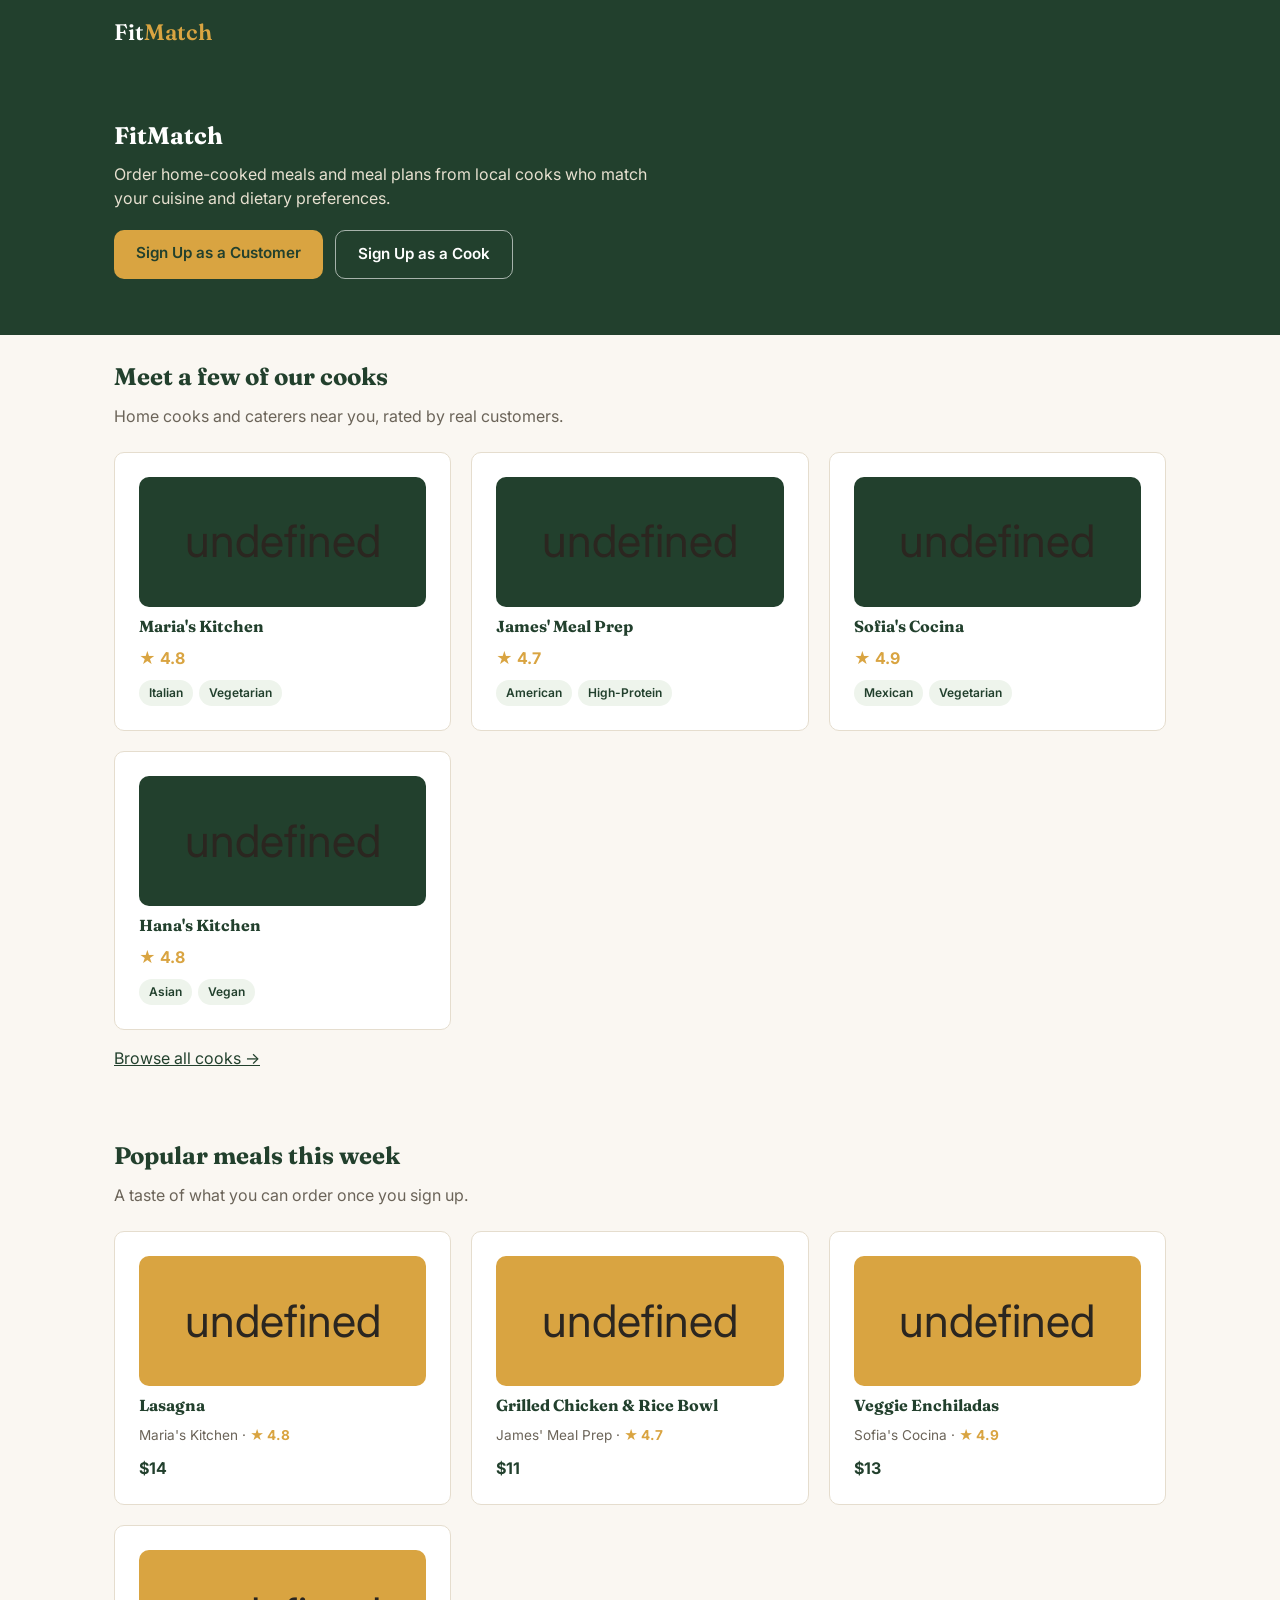
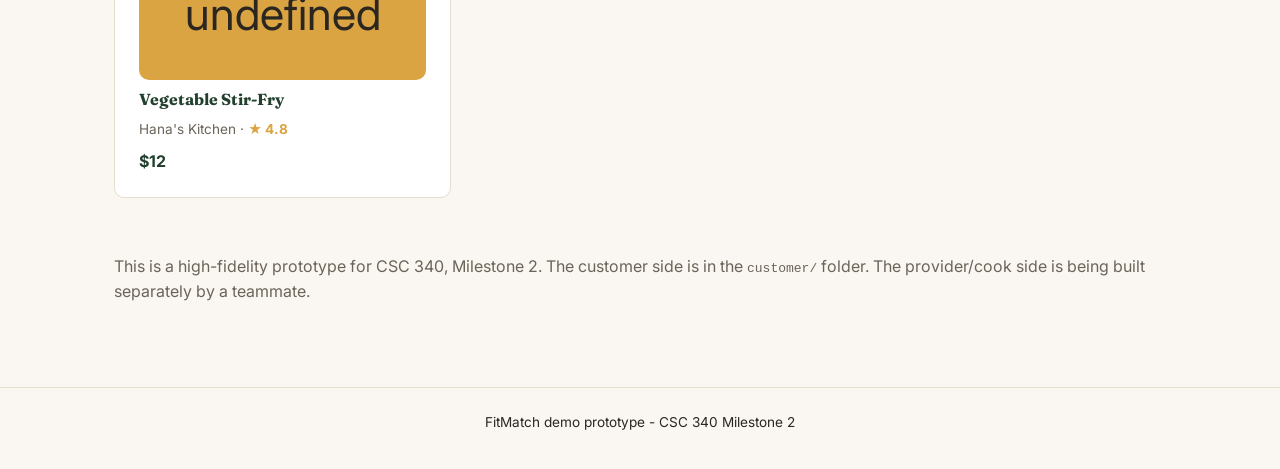
==== high-fidelity-prototype/index.html @ 047753fb "added registration for providers/cooks." ====
<!DOCTYPE html>
<html lang="en">
<head>
  <meta charset="UTF-8" />
  <meta name="viewport" content="width=device-width, initial-scale=1.0" />
  <title>FitMatch</title>
  <link rel="stylesheet" href="css/style.css" />
</head>
<body>

  <nav class="navbar">
    <div class="container">
      <a href="index.html" class="logo">Fit<span>Match</span></a>
    </div>
  </nav>

  <section class="hero page-section">
    <div class="container">
      <h1>FitMatch</h1>
      <p>Order home-cooked meals and meal plans from local cooks who match your cuisine and dietary preferences.</p>
      <div style="display:flex; gap:12px; margin-top: 20px; flex-wrap: wrap;">
        <a href="customer/customer-register.html" class="btn btn-accent">Sign Up as a Customer</a>
        <a href="provider/provider-register.html" class="btn btn-outline-light">Sign Up as a Cook</a>
      </div>
    </div>
  </section>

  
  <section class="page-section tight">
    <div class="container">
      <div class="section-heading">
        <h2>Meet a few of our cooks</h2>
        <p>Home cooks and caterers near you, rated by real customers.</p>
      </div>
      <div class="grid grid-3" id="cook-preview-grid"></div>
      <p style="margin-top:16px;"><a href="customer/browse-cooks.html">Browse all cooks &rarr;</a></p>
    </div>
  </section>


  <section class="page-section tight">
    <div class="container">
      <div class="section-heading">
        <h2>Popular meals this week</h2>
        <p>A taste of what you can order once you sign up.</p>
      </div>
      <div class="grid grid-3" id="meal-preview-grid"></div>
    </div>
  </section>

  <section class="page-section tight">
    <div class="container">
      <p style="color: var(--color-text-muted);">
        This is a high-fidelity prototype for CSC 340, Milestone 2. The customer side is in the
        <code>customer/</code> folder. The provider/cook side is being built separately by a teammate.
      </p>
    </div>
  </section>

  <footer>
    <p>FitMatch demo prototype - CSC 340 Milestone 2</p>
  </footer>

  <script src="js/customer.js"></script>
  <script>
    // Show a handful of cooks as a preview, each linking straight to their profile
    const cookGrid = document.getElementById("cook-preview-grid");
    COOKS.forEach(cook => {
      const card = document.createElement("a");
      card.className = "card preview-card";
      card.href = "customer/cook-profile.html?cook=" + cook.id;
      card.innerHTML = `
        <div class="photo-block chef">${cook.emoji}</div>
        <h4>${cook.name}</h4>
        <span class="rating">&#9733; ${cook.rating}</span>
        <div class="tag-row">
          <span class="tag">${cook.cuisine}</span>
          <span class="tag">${cook.diet[0]}</span>
        </div>
      `;
      cookGrid.appendChild(card);
    });

    // Show one meal from each cook as a preview
    const mealGrid = document.getElementById("meal-preview-grid");
    COOKS.forEach(cook => {
      const meal = cook.meals[0];
      const card = document.createElement("a");
      card.className = "card preview-card";
      card.href = "customer/cook-profile.html?cook=" + cook.id;
      card.innerHTML = `
        <div class="photo-block meal">${meal.emoji}</div>
        <h4>${meal.name}</h4>
        <span class="preview-sub">${cook.name} &middot; <span class="rating">&#9733; ${cook.rating}</span></span>
        <p style="font-weight:700; color:var(--color-primary); margin:0;">$${meal.price}</p>
      `;
      mealGrid.appendChild(card);
    });
  </script>
</body>
</html>
---- high-fidelity-prototype/css/style.css ----
/* 
   MealShare - Shared Stylesheet
   Used by all customer pages
    */

/* Google Fonts - Fraunces for headings, Inter for body text */
@import url('https://fonts.googleapis.com/css2?family=Fraunces:wght@500;600;700&family=Inter:wght@400;500;600;700&display=swap');

:root {
  /* Color palette */
  --color-bg: #faf7f2;          /* warm cream background */
  --color-surface: #ffffff;      /* card / panel background */
  --color-primary: #22402d;      /* deep forest green */
  --color-primary-light: #34573d;
  --color-accent: #d9a441;       /* warm gold accent */
  --color-text: #2b2620;         /* charcoal text */
  --color-text-muted: #6b6459;
  --color-border: #e5ddce;
  --color-success-bg: #eef4ec;
  --color-success-text: #22402d;

  --radius: 10px;
  --max-width: 1100px;
}

* {
  box-sizing: border-box;
}

body {
  margin: 0;
  font-family: 'Inter', sans-serif;
  background: var(--color-bg);
  color: var(--color-text);
  line-height: 1.5;
}

h1, h2, h3, h4 {
  font-family: 'Fraunces', serif;
  color: var(--color-primary);
  margin: 0 0 0.5em 0;
  line-height: 1.2;
}

p {
  margin: 0 0 1em 0;
  color: var(--color-text);
}

a {
  color: var(--color-primary);
}

.container {
  max-width: var(--max-width);
  margin: 0 auto;
  padding: 0 24px;
}

/*  Navigation bar */
.navbar {
  background: var(--color-primary);
  padding: 16px 0;
}

.navbar .container {
  display: flex;
  align-items: center;
  justify-content: space-between;
  flex-wrap: wrap;
  gap: 12px;
}

.navbar .logo {
  font-family: 'Fraunces', serif;
  font-size: 1.4rem;
  font-weight: 600;
  color: #fff;
  text-decoration: none;
}

.navbar .logo span {
  color: var(--color-accent);
}

.nav-links {
  display: flex;
  gap: 20px;
  list-style: none;
  margin: 0;
  padding: 0;
  align-items: center;
}

.nav-links a {
  color: #f2ede3;
  text-decoration: none;
  font-weight: 500;
  font-size: 0.95rem;
}

.nav-links a:hover {
  color: var(--color-accent);
}

.nav-links .pill {
  background: var(--color-accent);
  color: var(--color-primary);
  padding: 8px 16px;
  border-radius: 999px;
  font-weight: 600;
}

/* Page sections / layout helpers */
.page-section {
  padding: 48px 0;
}

.page-section.tight {
  padding: 28px 0;
}

.section-heading {
  margin-bottom: 24px;
}

.section-heading p {
  color: var(--color-text-muted);
  max-width: 60ch;
}

/* Hero (used on login/register) */
.hero {
  background: var(--color-primary);
  color: #fff;
  padding: 56px 0;
}

.hero h1 {
  color: #fff;
}

.hero p {
  color: #e7e0d0;
  max-width: 55ch;
}

/* Buttons */
.btn {
  display: inline-block;
  font-family: 'Inter', sans-serif;
  font-weight: 600;
  font-size: 0.95rem;
  padding: 12px 22px;
  border-radius: var(--radius);
  border: none;
  cursor: pointer;
  text-decoration: none;
  text-align: center;
}

.btn-primary {
  background: var(--color-primary);
  color: #fff;
}

.btn-primary:hover {
  background: var(--color-primary-light);
}

.btn-accent {
  background: var(--color-accent);
  color: var(--color-primary);
}

.btn-accent:hover {
  opacity: 0.9;
}

.btn-outline {
  background: transparent;
  color: var(--color-primary);
  border: 1.5px solid var(--color-primary);
}

.btn-outline:hover {
  background: var(--color-primary);
  color: #fff;
}

.btn-outline-light {
  background: transparent;
  color: #fff;
  border: 1.5px solid rgba(255, 255, 255, 0.6);
}

.btn-outline-light:hover {
  background: rgba(255, 255, 255, 0.12);
  border-color: #fff;
}

.btn-block {
  width: 100%;
}

.btn-small {
  padding: 8px 14px;
  font-size: 0.85rem;
}

/* Cards */
.card {
  background: var(--color-surface);
  border: 1px solid var(--color-border);
  border-radius: var(--radius);
  padding: 24px;
}

.grid {
  display: grid;
  gap: 20px;
}

.grid-3 {
  grid-template-columns: repeat(3, 1fr);
}

.grid-2 {
  grid-template-columns: repeat(2, 1fr);
}

@media (max-width: 900px) {
  .grid-3 {
    grid-template-columns: repeat(2, 1fr);
  }
}

@media (max-width: 640px) {
  .grid-3, .grid-2 {
    grid-template-columns: 1fr;
  }
  .navbar .container {
    flex-direction: column;
    align-items: flex-start;
  }
}

/* Cook card (browse page) */
.cook-card {
  display: flex;
  flex-direction: column;
  gap: 10px;
}

.cook-card .cook-photo {
  width: 100%;
  height: 140px;
  border-radius: var(--radius);
  background: var(--color-primary);
  display: flex;
  align-items: center;
  justify-content: center;
  color: #fff;
  font-family: 'Fraunces', serif;
  font-size: 1.6rem;
}

/* Placeholder "photo" blocks - since there's no image backend yet,
   an emoji on a colored background stands in for a real photo. */
.photo-block {
  border-radius: var(--radius);
  display: flex;
  align-items: center;
  justify-content: center;
  font-size: 2.8rem;
}

.photo-block.chef {
  background: var(--color-primary);
}

.photo-block.meal {
  background: var(--color-accent);
}

/* Preview cards used on the landing page for featured cooks/meals */
.preview-card {
  display: flex;
  flex-direction: column;
  gap: 10px;
  text-decoration: none;
  color: var(--color-text);
}

.preview-card .photo-block {
  height: 130px;
}

.preview-card h4 {
  margin-bottom: 0;
}

.preview-card .preview-sub {
  font-size: 0.85rem;
  color: var(--color-text-muted);
}

.tag-row {
  display: flex;
  flex-wrap: wrap;
  gap: 6px;
}

.tag {
  background: var(--color-success-bg);
  color: var(--color-success-text);
  font-size: 0.75rem;
  font-weight: 600;
  padding: 4px 10px;
  border-radius: 999px;
}

.rating {
  color: var(--color-accent);
  font-weight: 700;
}

/* Forms */
.form-group {
  margin-bottom: 18px;
}

.form-group label {
  display: block;
  font-weight: 600;
  margin-bottom: 6px;
  font-size: 0.9rem;
}

.form-group input[type="text"],
.form-group input[type="email"],
.form-group input[type="password"],
.form-group input[type="date"],
.form-group input[type="number"],
.form-group select,
.form-group textarea {
  width: 100%;
  padding: 11px 14px;
  border: 1px solid var(--color-border);
  border-radius: 8px;
  font-family: 'Inter', sans-serif;
  font-size: 0.95rem;
  background: #fff;
  color: var(--color-text);
}

.form-group textarea {
  resize: vertical;
  min-height: 90px;
}

.checkbox-row {
  display: flex;
  flex-wrap: wrap;
  gap: 10px;
}

.checkbox-pill {
  display: flex;
  align-items: center;
  gap: 6px;
  border: 1px solid var(--color-border);
  border-radius: 999px;
  padding: 7px 14px;
  font-size: 0.85rem;
  background: #fff;
}

.form-card {
  max-width: 520px;
  margin: 0 auto;
}

.form-footer-text {
  text-align: center;
  margin-top: 16px;
  font-size: 0.9rem;
  color: var(--color-text-muted);
}

/* Filter bar (browse page) */
.filter-bar {
  display: flex;
  flex-wrap: wrap;
  gap: 14px;
  align-items: flex-end;
  background: var(--color-surface);
  border: 1px solid var(--color-border);
  border-radius: var(--radius);
  padding: 18px;
  margin-bottom: 28px;
}

.filter-bar .form-group {
  margin-bottom: 0;
  min-width: 180px;
}

/* Order summary box */
.summary-row {
  display: flex;
  justify-content: space-between;
  padding: 10px 0;
  border-bottom: 1px solid var(--color-border);
}

.summary-row:last-child {
  border-bottom: none;
  font-weight: 700;
  color: var(--color-primary);
}

/* Star rating */
.star-picker {
  font-size: 2rem;
  color: var(--color-border);
  display: flex;
  gap: 6px;
  cursor: pointer;
}

.star-picker span.selected {
  color: var(--color-accent);
}

/* Dashboard table-ish list */
.order-item {
  display: flex;
  justify-content: space-between;
  align-items: center;
  flex-wrap: wrap;
  gap: 10px;
  padding: 16px 0;
  border-bottom: 1px solid var(--color-border);
}

.order-item:last-child {
  border-bottom: none;
}

.status-badge {
  font-size: 0.75rem;
  font-weight: 700;
  padding: 4px 10px;
  border-radius: 999px;
}

.status-delivered {
  background: var(--color-success-bg);
  color: var(--color-success-text);
}

.status-active {
  background: #fdf3e0;
  color: #8a5c11;
}

/* Confirmation banner */
.confirm-box {
  text-align: center;
  padding: 56px 24px;
}

.confirm-icon {
  width: 72px;
  height: 72px;
  border-radius: 50%;
  background: var(--color-success-bg);
  color: var(--color-primary);
  display: flex;
  align-items: center;
  justify-content: center;
  font-size: 2rem;
  margin: 0 auto 20px auto;
}

/* Review list */
.review {
  border-bottom: 1px solid var(--color-border);
  padding: 16px 0;
}

.review:last-child {
  border-bottom: none;
}

.review-stars {
  color: var(--color-accent);
  font-size: 1rem;
}

/* Footer */
footer {
  border-top: 1px solid var(--color-border);
  padding: 24px 0;
  margin-top: 40px;
  text-align: center;
  color: var(--color-text-muted);
  font-size: 0.85rem;
}
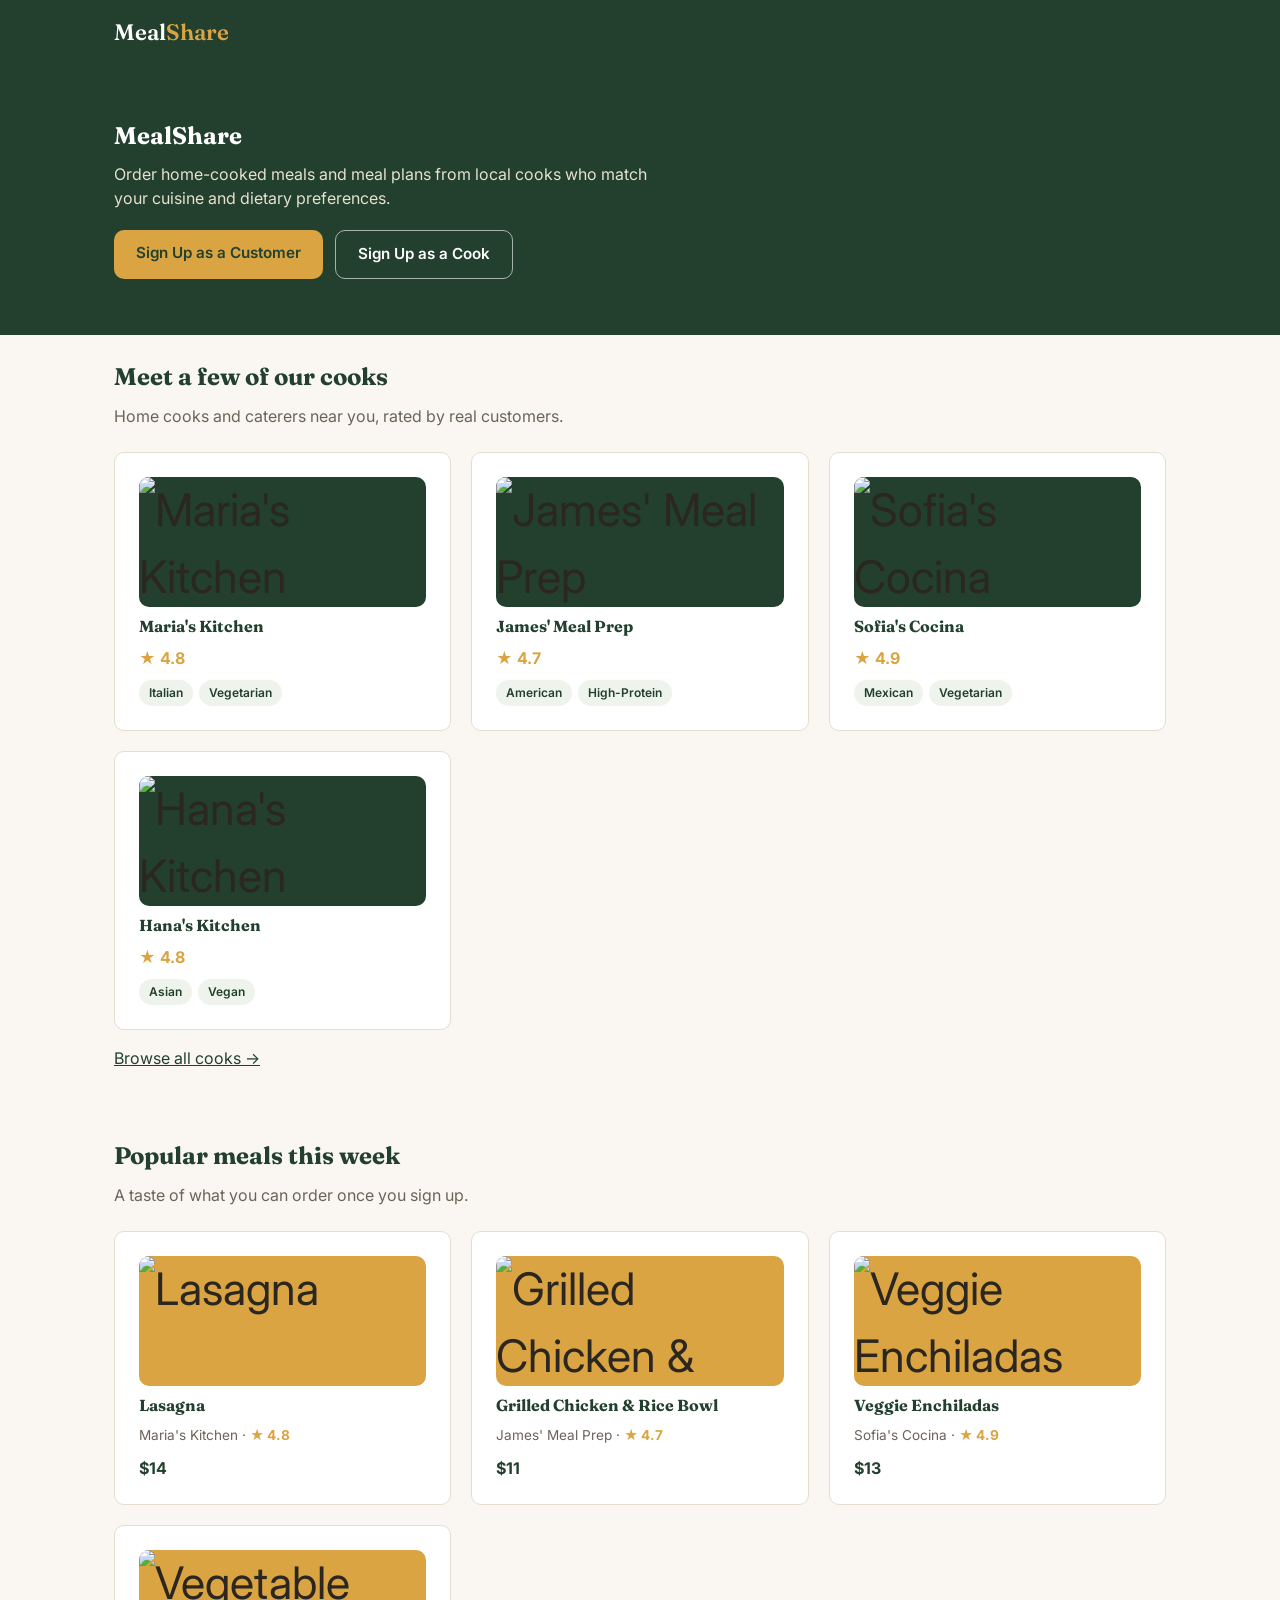
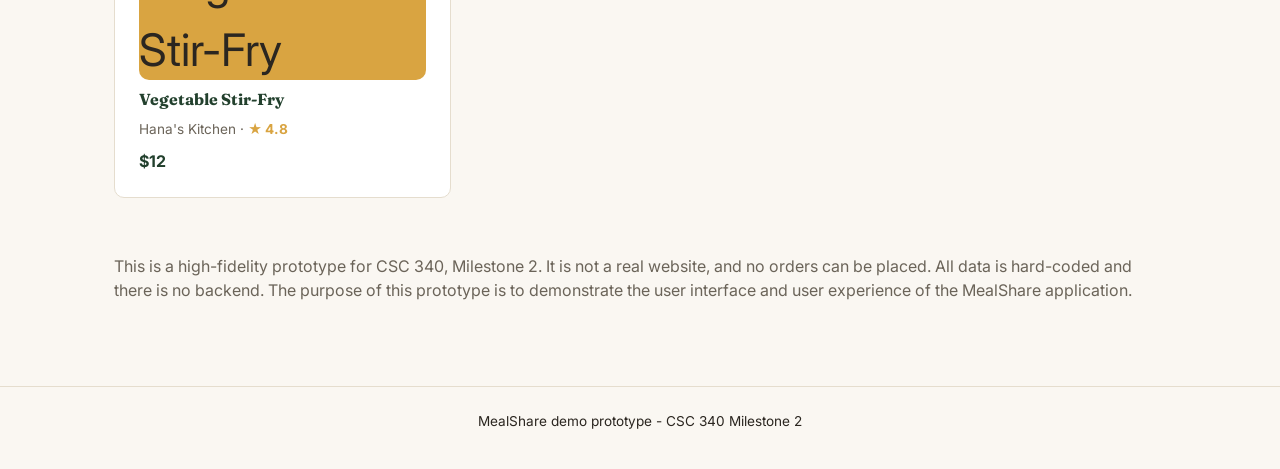
==== commit 3cb38d72: "modified" ====
--- a/high-fidelity-prototype/index.html
+++ b/high-fidelity-prototype/index.html
@@ -3,20 +3,20 @@
 <head>
   <meta charset="UTF-8" />
   <meta name="viewport" content="width=device-width, initial-scale=1.0" />
-  <title>FitMatch</title>
+  <title>MealShare</title>
   <link rel="stylesheet" href="css/style.css" />
 </head>
 <body>
 
   <nav class="navbar">
     <div class="container">
-      <a href="index.html" class="logo">Fit<span>Match</span></a>
+      <a href="index.html" class="logo">Meal<span>Share</span></a>
     </div>
   </nav>
 
   <section class="hero page-section">
     <div class="container">
-      <h1>FitMatch</h1>
+      <h1>MealShare</h1>
       <p>Order home-cooked meals and meal plans from local cooks who match your cuisine and dietary preferences.</p>
       <div style="display:flex; gap:12px; margin-top: 20px; flex-wrap: wrap;">
         <a href="customer/customer-register.html" class="btn btn-accent">Sign Up as a Customer</a>
@@ -51,14 +51,14 @@
   <section class="page-section tight">
     <div class="container">
       <p style="color: var(--color-text-muted);">
-        This is a high-fidelity prototype for CSC 340, Milestone 2. The customer side is in the
-        <code>customer/</code> folder. The provider/cook side is being built separately by a teammate.
+        This is a high-fidelity prototype for CSC 340, Milestone 2. It is not a real website, and no orders can 
+        be placed. All data is hard-coded and there is no backend. The purpose of this prototype is to demonstrate the user interface and user experience of the MealShare application.
       </p>
     </div>
   </section>
 
   <footer>
-    <p>FitMatch demo prototype - CSC 340 Milestone 2</p>
+    <p>MealShare demo prototype - CSC 340 Milestone 2</p>
   </footer>
 
   <script src="js/customer.js"></script>
@@ -70,7 +70,7 @@
       card.className = "card preview-card";
       card.href = "customer/cook-profile.html?cook=" + cook.id;
       card.innerHTML = `
-        <div class="photo-block chef">${cook.emoji}</div>
+        <div class="photo-block chef"><img src="images/${cook.image}" alt="${cook.name}"></div>
         <h4>${cook.name}</h4>
         <span class="rating">&#9733; ${cook.rating}</span>
         <div class="tag-row">
@@ -89,7 +89,7 @@
       card.className = "card preview-card";
       card.href = "customer/cook-profile.html?cook=" + cook.id;
       card.innerHTML = `
-        <div class="photo-block meal">${meal.emoji}</div>
+        <div class="photo-block meal"><img src="images/${meal.image}" alt="${meal.name}"></div>
         <h4>${meal.name}</h4>
         <span class="preview-sub">${cook.name} &middot; <span class="rating">&#9733; ${cook.rating}</span></span>
         <p style="font-weight:700; color:var(--color-primary); margin:0;">$${meal.price}</p>
--- a/high-fidelity-prototype/css/style.css
+++ b/high-fidelity-prototype/css/style.css
@@ -273,6 +273,13 @@
   align-items: center;
   justify-content: center;
   font-size: 2.8rem;
+  overflow: hidden;
+}
+
+.photo-block img {
+  width: 100%;
+  height: 100%;
+  object-fit: cover;
 }
 
 .photo-block.chef {
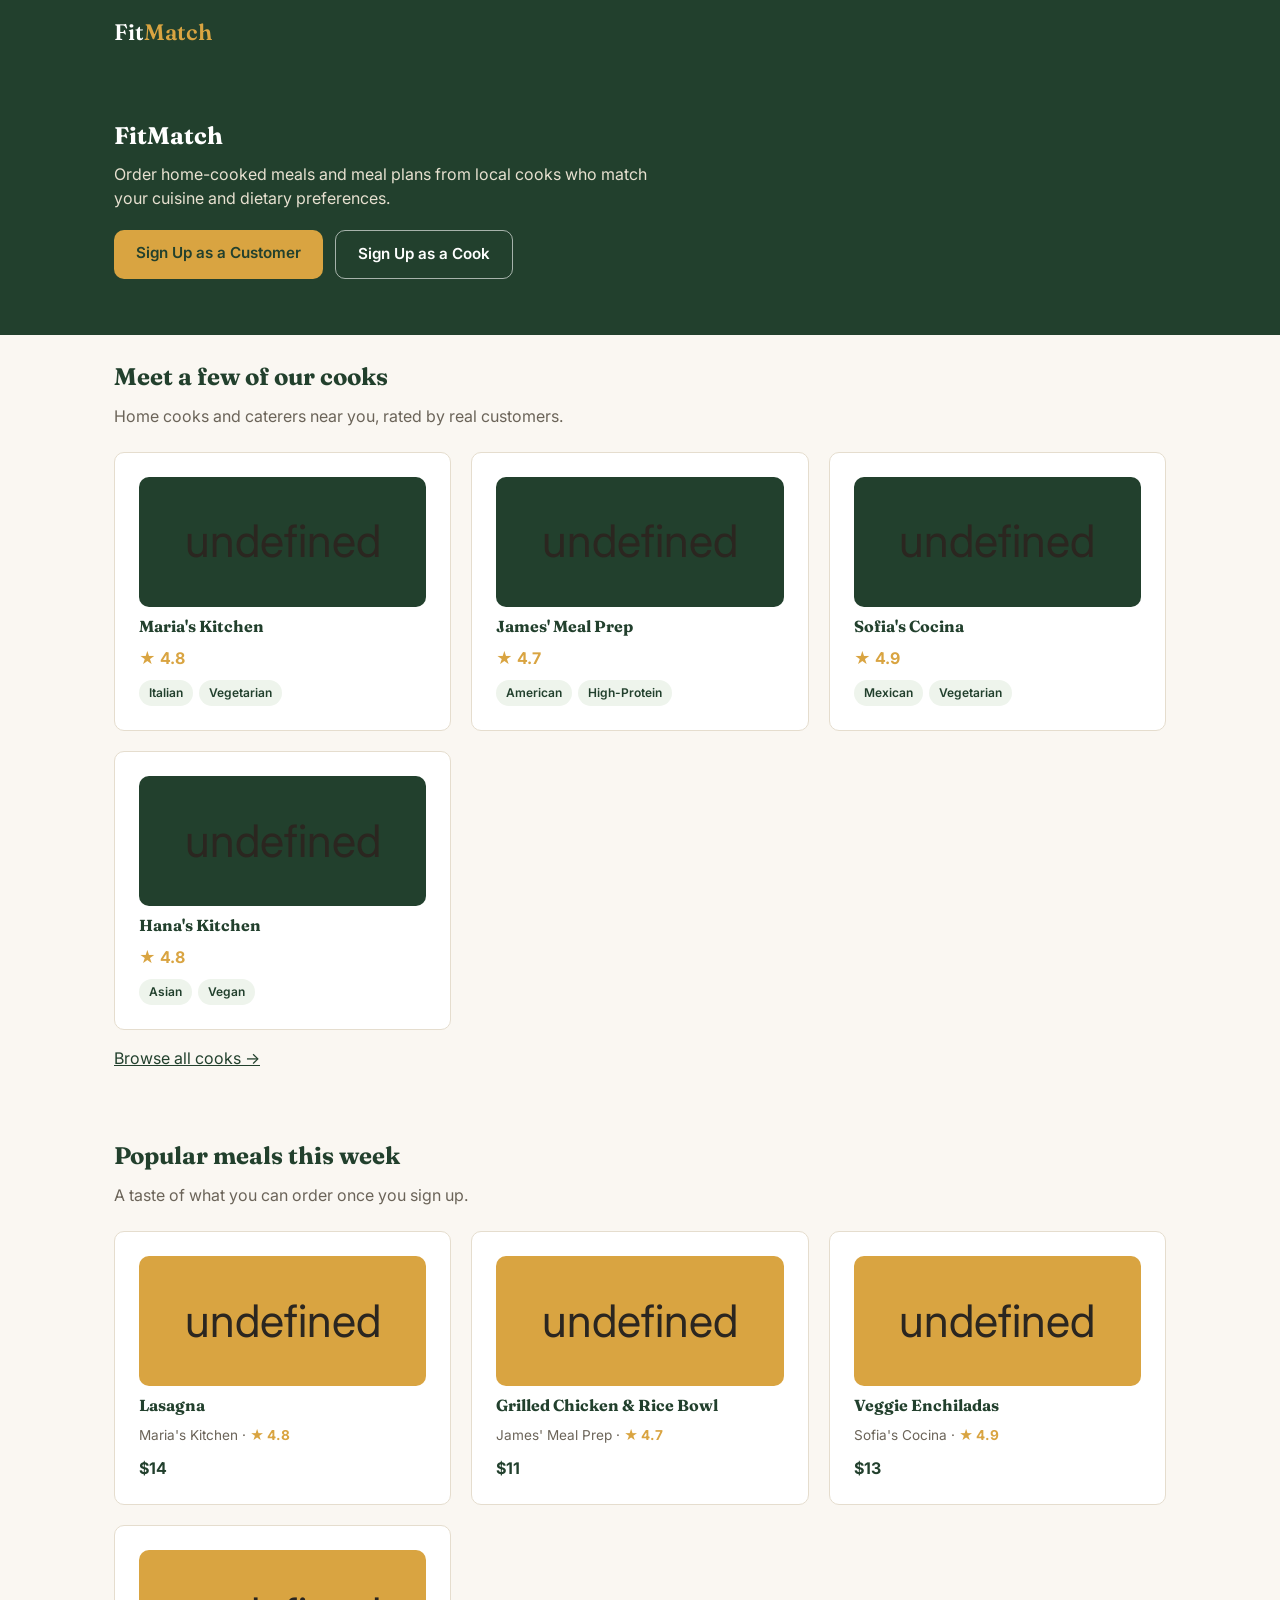
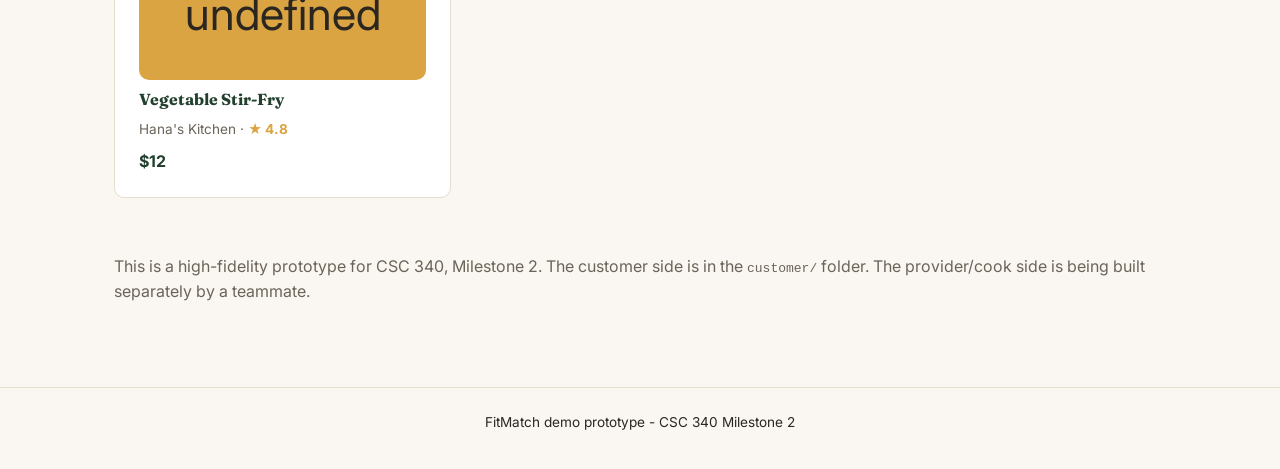
==== commit 3ae3a359: "Merge branch 'main' into calihuntmilestone2" ====
--- a/high-fidelity-prototype/index.html
+++ b/high-fidelity-prototype/index.html
@@ -3,20 +3,20 @@
 <head>
   <meta charset="UTF-8" />
   <meta name="viewport" content="width=device-width, initial-scale=1.0" />
-  <title>MealShare</title>
+  <title>FitMatch</title>
   <link rel="stylesheet" href="css/style.css" />
 </head>
 <body>
 
   <nav class="navbar">
     <div class="container">
-      <a href="index.html" class="logo">Meal<span>Share</span></a>
+      <a href="index.html" class="logo">Fit<span>Match</span></a>
     </div>
   </nav>
 
   <section class="hero page-section">
     <div class="container">
-      <h1>MealShare</h1>
+      <h1>FitMatch</h1>
       <p>Order home-cooked meals and meal plans from local cooks who match your cuisine and dietary preferences.</p>
       <div style="display:flex; gap:12px; margin-top: 20px; flex-wrap: wrap;">
         <a href="customer/customer-register.html" class="btn btn-accent">Sign Up as a Customer</a>
@@ -51,14 +51,14 @@
   <section class="page-section tight">
     <div class="container">
       <p style="color: var(--color-text-muted);">
-        This is a high-fidelity prototype for CSC 340, Milestone 2. It is not a real website, and no orders can 
-        be placed. All data is hard-coded and there is no backend. The purpose of this prototype is to demonstrate the user interface and user experience of the MealShare application.
+        This is a high-fidelity prototype for CSC 340, Milestone 2. The customer side is in the
+        <code>customer/</code> folder. The provider/cook side is being built separately by a teammate.
       </p>
     </div>
   </section>
 
   <footer>
-    <p>MealShare demo prototype - CSC 340 Milestone 2</p>
+    <p>FitMatch demo prototype - CSC 340 Milestone 2</p>
   </footer>
 
   <script src="js/customer.js"></script>
@@ -70,7 +70,7 @@
       card.className = "card preview-card";
       card.href = "customer/cook-profile.html?cook=" + cook.id;
       card.innerHTML = `
-        <div class="photo-block chef"><img src="images/${cook.image}" alt="${cook.name}"></div>
+        <div class="photo-block chef">${cook.emoji}</div>
         <h4>${cook.name}</h4>
         <span class="rating">&#9733; ${cook.rating}</span>
         <div class="tag-row">
@@ -89,7 +89,7 @@
       card.className = "card preview-card";
       card.href = "customer/cook-profile.html?cook=" + cook.id;
       card.innerHTML = `
-        <div class="photo-block meal"><img src="images/${meal.image}" alt="${meal.name}"></div>
+        <div class="photo-block meal">${meal.emoji}</div>
         <h4>${meal.name}</h4>
         <span class="preview-sub">${cook.name} &middot; <span class="rating">&#9733; ${cook.rating}</span></span>
         <p style="font-weight:700; color:var(--color-primary); margin:0;">$${meal.price}</p>
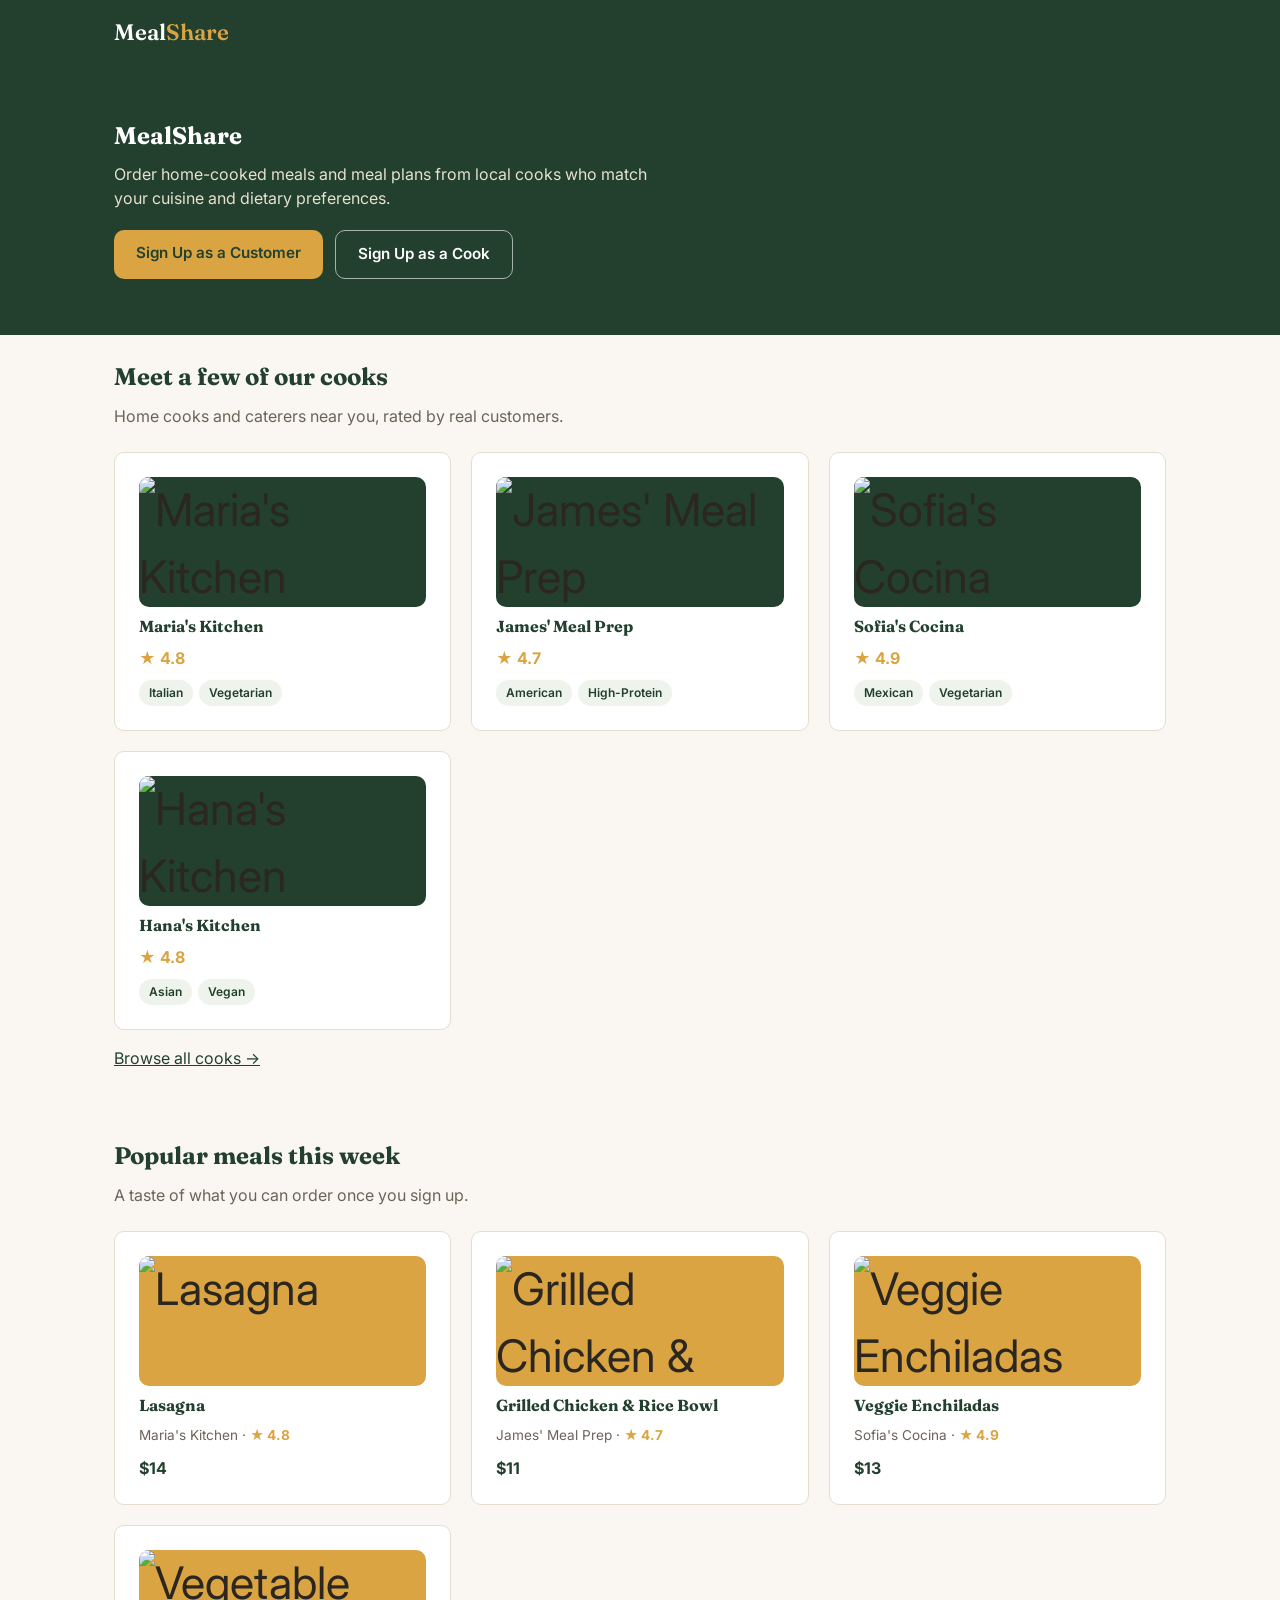
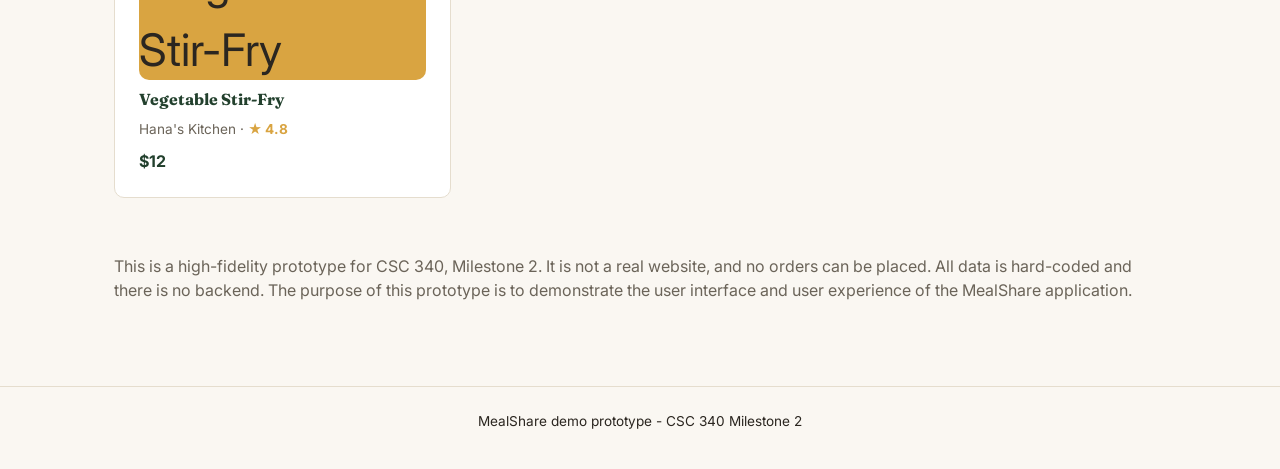
==== commit c232b0e8: "fixed images not working" ====
--- a/high-fidelity-prototype/index.html
+++ b/high-fidelity-prototype/index.html
@@ -3,20 +3,20 @@
 <head>
   <meta charset="UTF-8" />
   <meta name="viewport" content="width=device-width, initial-scale=1.0" />
-  <title>FitMatch</title>
+  <title>MealShare</title>
   <link rel="stylesheet" href="css/style.css" />
 </head>
 <body>
 
   <nav class="navbar">
     <div class="container">
-      <a href="index.html" class="logo">Fit<span>Match</span></a>
+      <a href="index.html" class="logo">Meal<span>Share</span></a>
     </div>
   </nav>
 
   <section class="hero page-section">
     <div class="container">
-      <h1>FitMatch</h1>
+      <h1>MealShare</h1>
       <p>Order home-cooked meals and meal plans from local cooks who match your cuisine and dietary preferences.</p>
       <div style="display:flex; gap:12px; margin-top: 20px; flex-wrap: wrap;">
         <a href="customer/customer-register.html" class="btn btn-accent">Sign Up as a Customer</a>
@@ -51,14 +51,14 @@
   <section class="page-section tight">
     <div class="container">
       <p style="color: var(--color-text-muted);">
-        This is a high-fidelity prototype for CSC 340, Milestone 2. The customer side is in the
-        <code>customer/</code> folder. The provider/cook side is being built separately by a teammate.
+        This is a high-fidelity prototype for CSC 340, Milestone 2. It is not a real website, and no orders can 
+        be placed. All data is hard-coded and there is no backend. The purpose of this prototype is to demonstrate the user interface and user experience of the MealShare application.
       </p>
     </div>
   </section>
 
   <footer>
-    <p>FitMatch demo prototype - CSC 340 Milestone 2</p>
+    <p>MealShare demo prototype - CSC 340 Milestone 2</p>
   </footer>
 
   <script src="js/customer.js"></script>
@@ -70,7 +70,7 @@
       card.className = "card preview-card";
       card.href = "customer/cook-profile.html?cook=" + cook.id;
       card.innerHTML = `
-        <div class="photo-block chef">${cook.emoji}</div>
+        <div class="photo-block chef"><img src="images/${cook.image}" alt="${cook.name}"></div>
         <h4>${cook.name}</h4>
         <span class="rating">&#9733; ${cook.rating}</span>
         <div class="tag-row">
@@ -89,7 +89,7 @@
       card.className = "card preview-card";
       card.href = "customer/cook-profile.html?cook=" + cook.id;
       card.innerHTML = `
-        <div class="photo-block meal">${meal.emoji}</div>
+        <div class="photo-block meal"><img src="images/${meal.image}" alt="${meal.name}"></div>
         <h4>${meal.name}</h4>
         <span class="preview-sub">${cook.name} &middot; <span class="rating">&#9733; ${cook.rating}</span></span>
         <p style="font-weight:700; color:var(--color-primary); margin:0;">$${meal.price}</p>
--- a/high-fidelity-prototype/css/style.css
+++ b/high-fidelity-prototype/css/style.css
@@ -252,7 +252,7 @@
   gap: 10px;
 }
 
-.cook-card .cook-photo {
+.cook-photo {
   width: 100%;
   height: 140px;
   border-radius: var(--radius);
@@ -263,6 +263,13 @@
   color: #fff;
   font-family: 'Fraunces', serif;
   font-size: 1.6rem;
+  overflow: hidden;
+}
+
+.cook-photo img {
+  width: 100%;
+  height: 100%;
+  object-fit: cover;
 }
 
 /* Placeholder "photo" blocks - since there's no image backend yet,
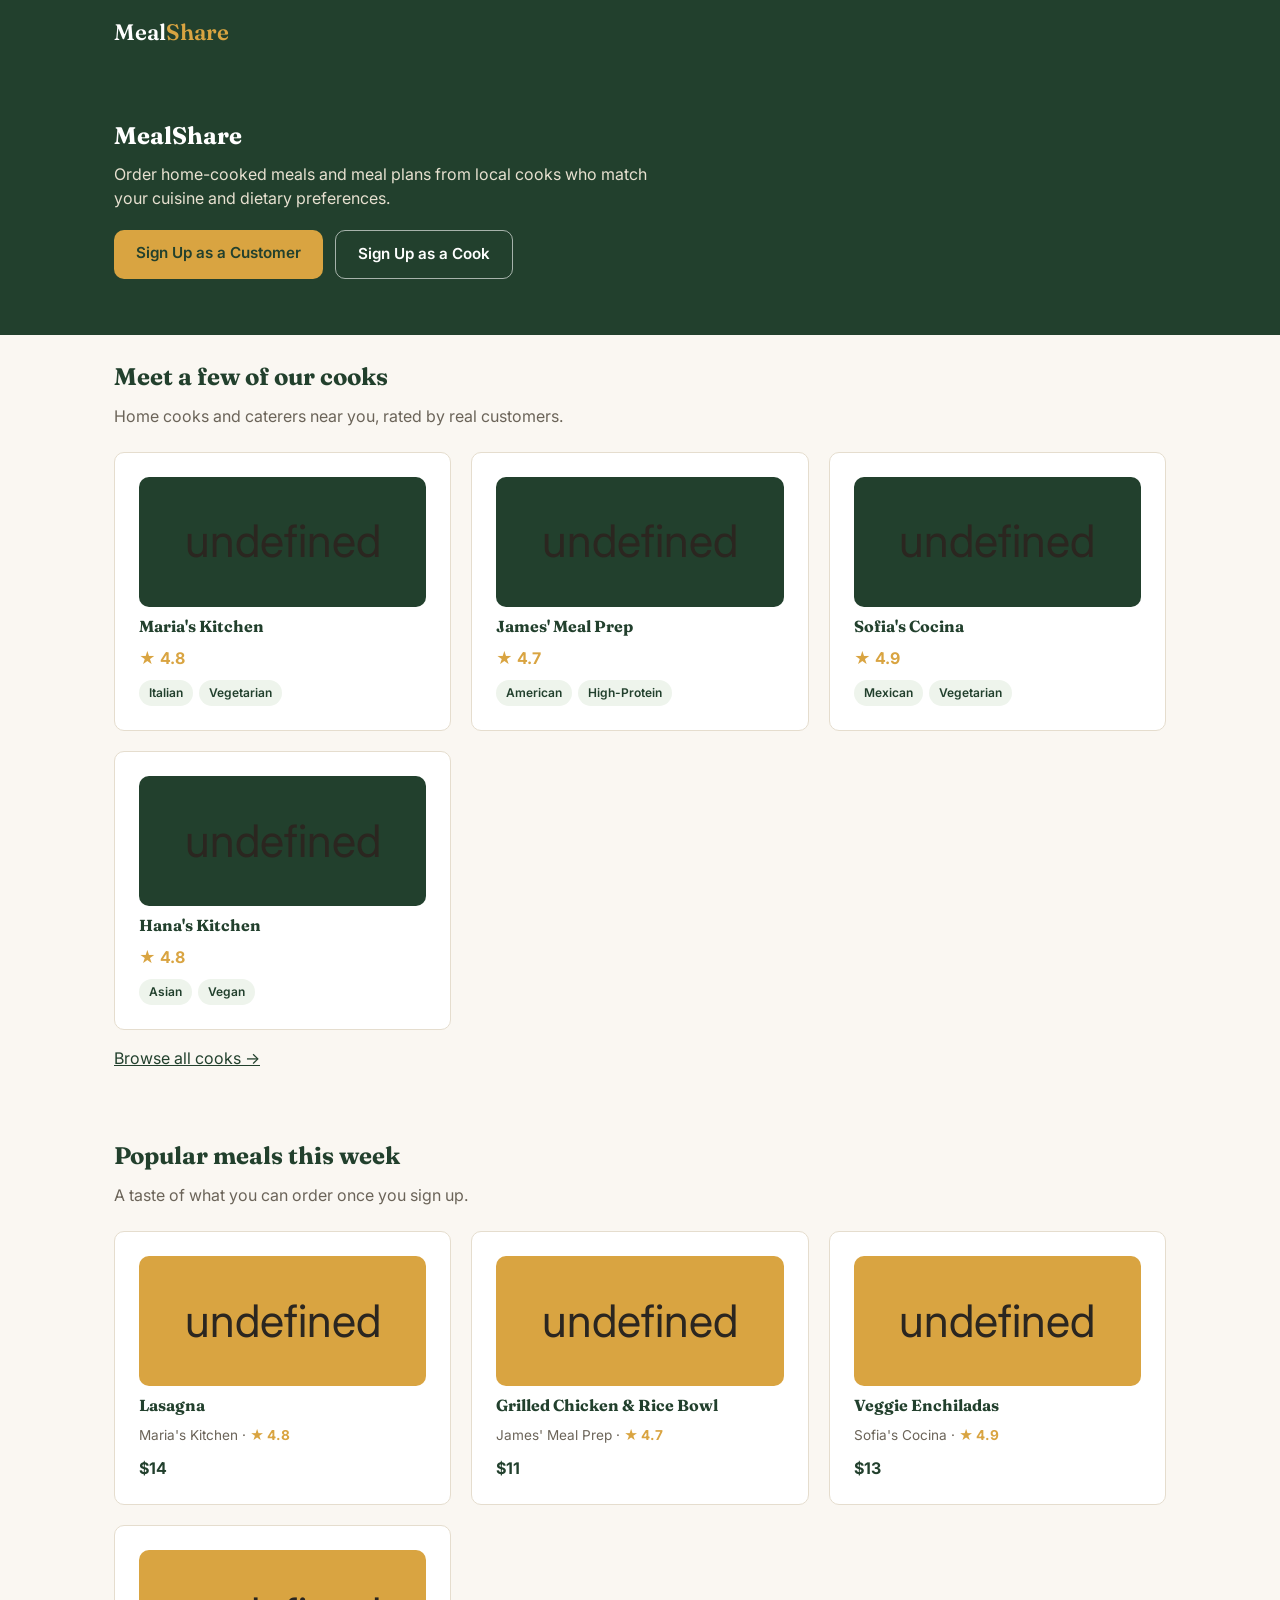
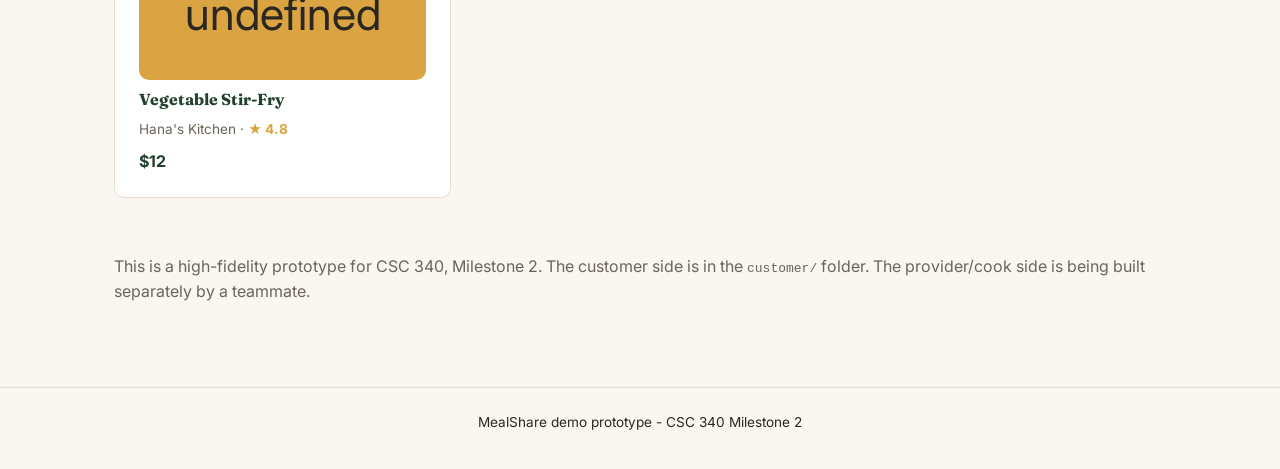
==== commit 2c2c2b23: "changed index fitmatch to mealshare" ====
--- a/high-fidelity-prototype/index.html
+++ b/high-fidelity-prototype/index.html
@@ -3,7 +3,7 @@
 <head>
   <meta charset="UTF-8" />
   <meta name="viewport" content="width=device-width, initial-scale=1.0" />
-  <title>MealShare</title>
+  <title>Mealshare</title>
   <link rel="stylesheet" href="css/style.css" />
 </head>
 <body>
@@ -51,8 +51,8 @@
   <section class="page-section tight">
     <div class="container">
       <p style="color: var(--color-text-muted);">
-        This is a high-fidelity prototype for CSC 340, Milestone 2. It is not a real website, and no orders can 
-        be placed. All data is hard-coded and there is no backend. The purpose of this prototype is to demonstrate the user interface and user experience of the MealShare application.
+        This is a high-fidelity prototype for CSC 340, Milestone 2. The customer side is in the
+        <code>customer/</code> folder. The provider/cook side is being built separately by a teammate.
       </p>
     </div>
   </section>
@@ -70,7 +70,7 @@
       card.className = "card preview-card";
       card.href = "customer/cook-profile.html?cook=" + cook.id;
       card.innerHTML = `
-        <div class="photo-block chef"><img src="images/${cook.image}" alt="${cook.name}"></div>
+        <div class="photo-block chef">${cook.emoji}</div>
         <h4>${cook.name}</h4>
         <span class="rating">&#9733; ${cook.rating}</span>
         <div class="tag-row">
@@ -89,7 +89,7 @@
       card.className = "card preview-card";
       card.href = "customer/cook-profile.html?cook=" + cook.id;
       card.innerHTML = `
-        <div class="photo-block meal"><img src="images/${meal.image}" alt="${meal.name}"></div>
+        <div class="photo-block meal">${meal.emoji}</div>
         <h4>${meal.name}</h4>
         <span class="preview-sub">${cook.name} &middot; <span class="rating">&#9733; ${cook.rating}</span></span>
         <p style="font-weight:700; color:var(--color-primary); margin:0;">$${meal.price}</p>
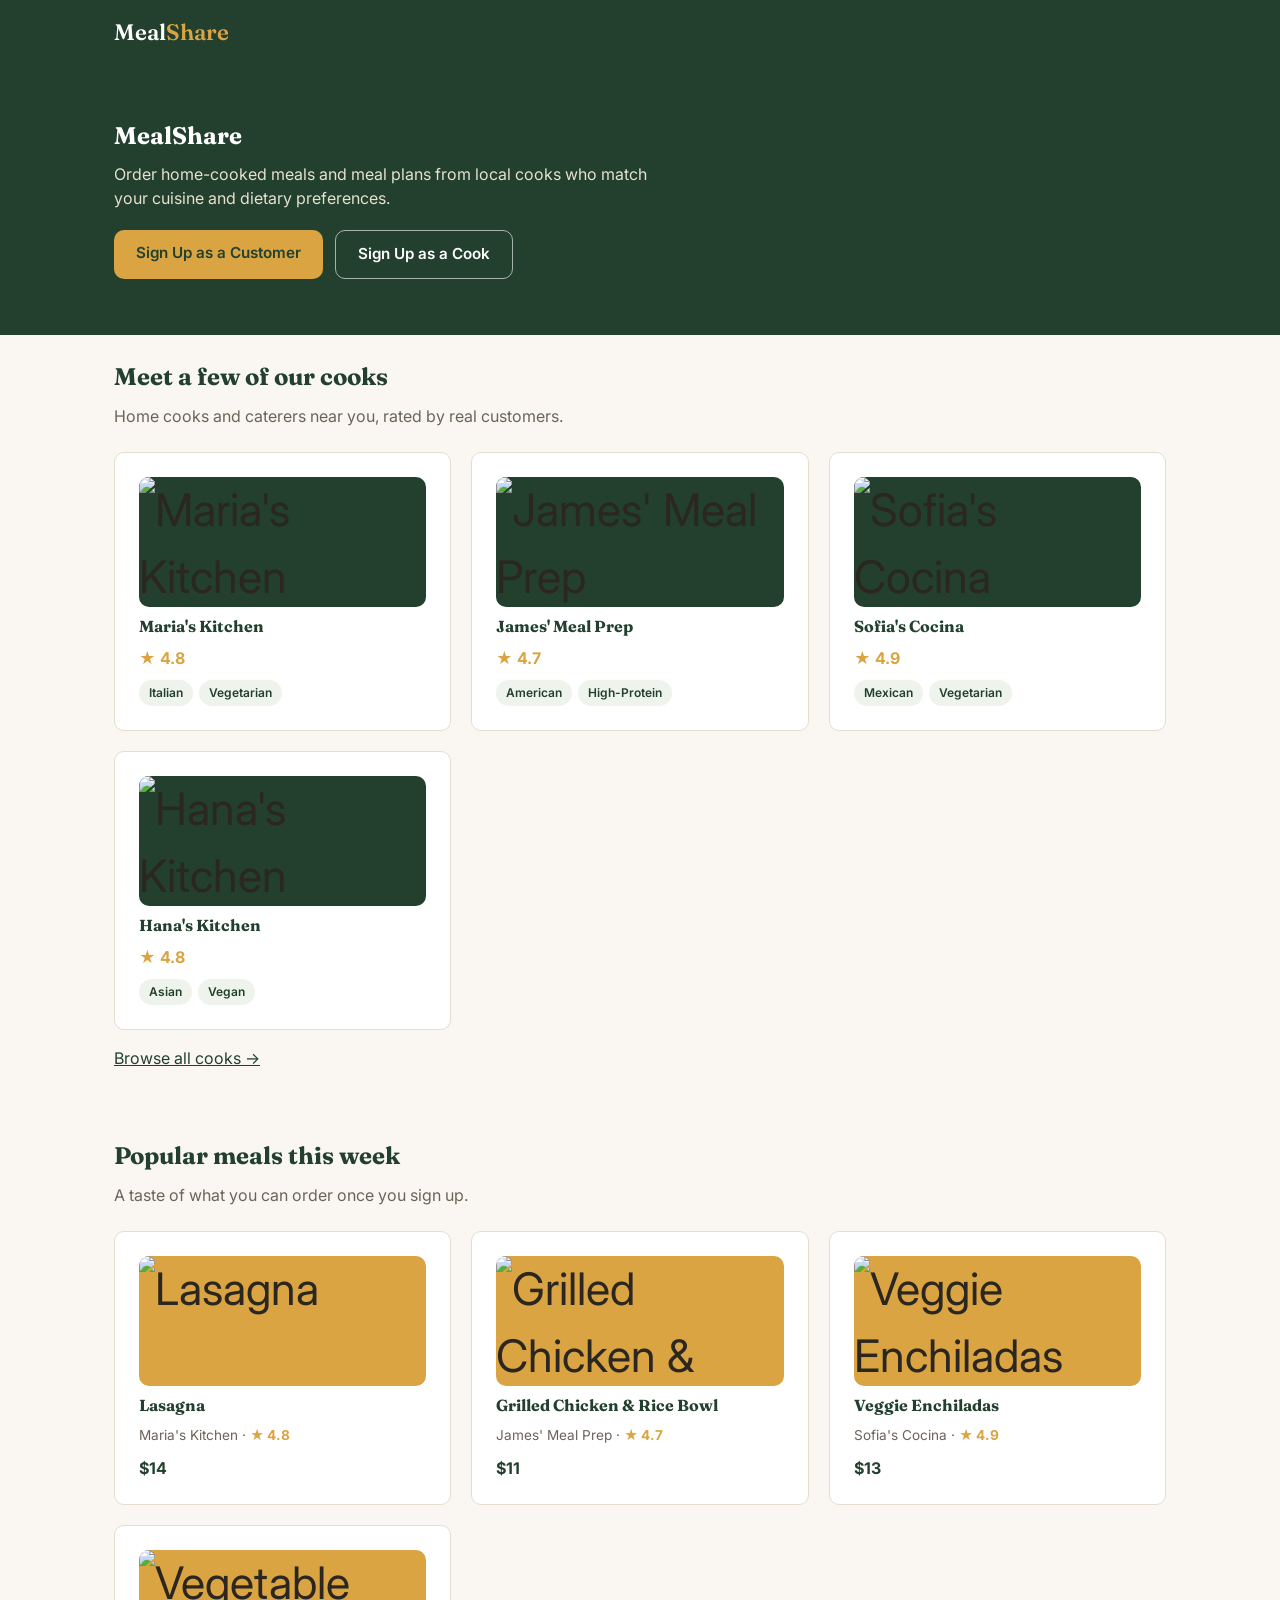
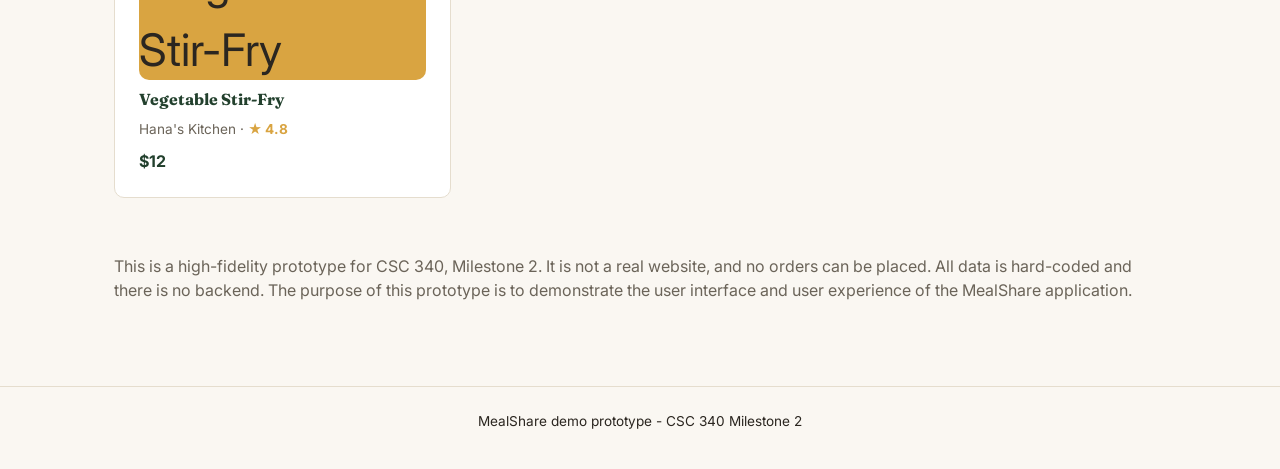
==== commit fd85e5ed: "made changes to index" ====
--- a/high-fidelity-prototype/index.html
+++ b/high-fidelity-prototype/index.html
@@ -3,7 +3,7 @@
 <head>
   <meta charset="UTF-8" />
   <meta name="viewport" content="width=device-width, initial-scale=1.0" />
-  <title>Mealshare</title>
+  <title>MealShare</title>
   <link rel="stylesheet" href="css/style.css" />
 </head>
 <body>
@@ -51,8 +51,8 @@
   <section class="page-section tight">
     <div class="container">
       <p style="color: var(--color-text-muted);">
-        This is a high-fidelity prototype for CSC 340, Milestone 2. The customer side is in the
-        <code>customer/</code> folder. The provider/cook side is being built separately by a teammate.
+        This is a high-fidelity prototype for CSC 340, Milestone 2. It is not a real website, and no orders can 
+        be placed. All data is hard-coded and there is no backend. The purpose of this prototype is to demonstrate the user interface and user experience of the MealShare application.
       </p>
     </div>
   </section>
@@ -70,7 +70,7 @@
       card.className = "card preview-card";
       card.href = "customer/cook-profile.html?cook=" + cook.id;
       card.innerHTML = `
-        <div class="photo-block chef">${cook.emoji}</div>
+        <div class="photo-block chef"><img src="images/${cook.image}" alt="${cook.name}"></div>
         <h4>${cook.name}</h4>
         <span class="rating">&#9733; ${cook.rating}</span>
         <div class="tag-row">
@@ -89,7 +89,7 @@
       card.className = "card preview-card";
       card.href = "customer/cook-profile.html?cook=" + cook.id;
       card.innerHTML = `
-        <div class="photo-block meal">${meal.emoji}</div>
+        <div class="photo-block meal"><img src="images/${meal.image}" alt="${meal.name}"></div>
         <h4>${meal.name}</h4>
         <span class="preview-sub">${cook.name} &middot; <span class="rating">&#9733; ${cook.rating}</span></span>
         <p style="font-weight:700; color:var(--color-primary); margin:0;">$${meal.price}</p>
